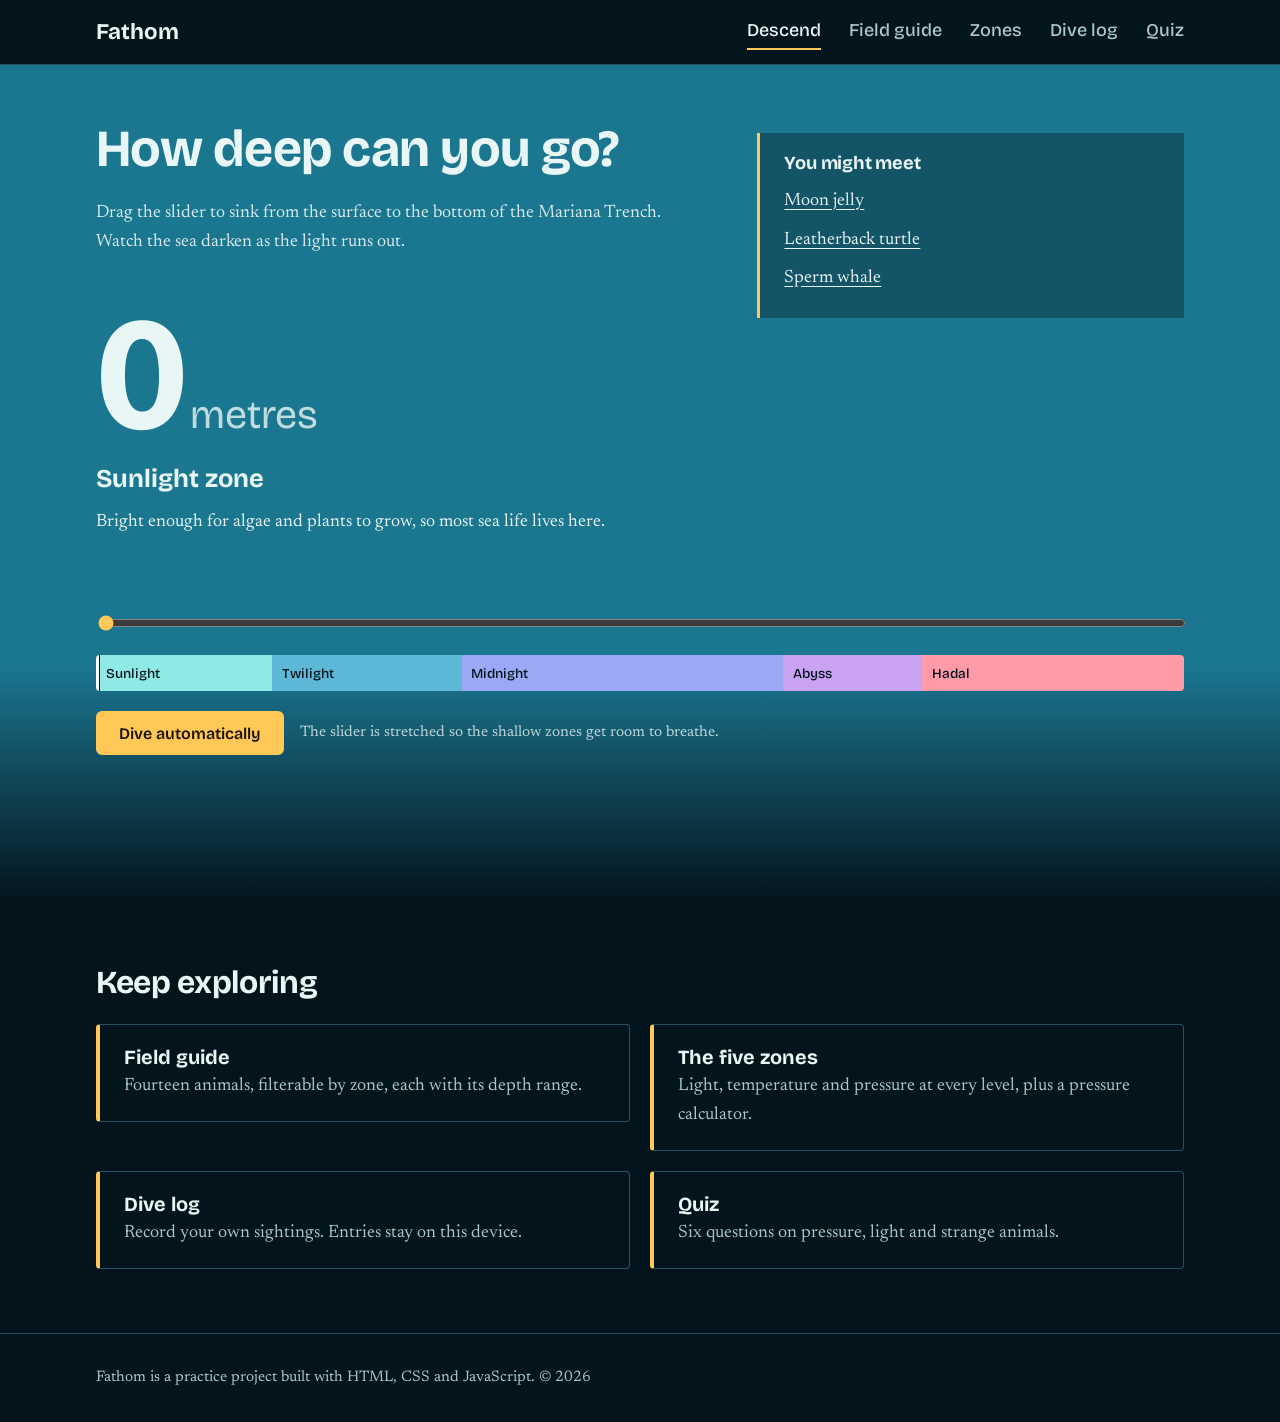
==== index.html @ 5344130f "first commit" ====
<!DOCTYPE html>
<html lang="en">
<head>
  <meta charset="utf-8">
  <meta name="viewport" content="width=device-width, initial-scale=1">
  <title>Fathom: how deep can you go?</title>
  <meta name="description" content="Sink from the surface to the bottom of the ocean and see what lives at each depth.">
  <link rel="preconnect" href="https://fonts.googleapis.com">
  <link rel="preconnect" href="https://fonts.gstatic.com" crossorigin>
  <link href="https://fonts.googleapis.com/css2?family=Bricolage+Grotesque:opsz,wght@12..96,500;12..96,700&family=Newsreader:ital,opsz,wght@0,6..72,400;0,6..72,600;1,6..72,400&display=swap" rel="stylesheet">
  <link rel="stylesheet" href="css/style.css">
</head>
<body>
  <a class="skip-link" href="#main">Skip to content</a>
  <header class="site-header">
    <div class="wrap">
      <a class="brand" href="index.html">Fathom</a>
      <button class="nav-toggle" type="button" aria-expanded="false" aria-controls="nav-links">Menu</button>
      <nav aria-label="Main">
        <ul class="nav-links" id="nav-links">
          <li><a href="index.html">Descend</a></li>
          <li><a href="creatures.html">Field guide</a></li>
          <li><a href="zones.html">Zones</a></li>
          <li><a href="log.html">Dive log</a></li>
          <li><a href="quiz.html">Quiz</a></li>
        </ul>
      </nav>
    </div>
  </header>

  <main id="main">
    <section class="hero" id="hero">
      <div class="wrap hero-grid">
        <h1 class="hero-title">How deep can you go?</h1>
        <p class="hero-lead">Drag the slider to sink from the surface to the bottom of the Mariana Trench. Watch the sea darken as the light runs out.</p>
        <div class="readout"><span class="depth-value" id="depth-value">0</span><span class="depth-unit">metres</span></div>
        <p class="zone-name" id="zone-name">Sunlight zone</p>
        <p class="zone-note" id="zone-note"></p>
        <aside class="meet" aria-label="Animals at this depth">
          <h2>You might meet</h2>
          <ul id="meet-list"></ul>
        </aside>
        <div class="slider-block">
          <label for="depth-slider" class="sr-only">Depth</label>
          <input type="range" id="depth-slider" min="0" max="1000" value="0" step="1">
          <div class="zone-strip" id="zone-strip" aria-hidden="true"></div>
          <div class="slider-actions">
            <button class="btn" id="dive-btn" type="button">Dive automatically</button>
            <span class="hint" style="color:var(--foam);opacity:.8">The slider is stretched so the shallow zones get room to breathe.</span>
          </div>
        </div>
      </div>
    </section>

    <section class="wrap section">
      <h2>Keep exploring</h2>
      <ul class="route-list">
        <li><a href="creatures.html"><strong>Field guide</strong><span>Fourteen animals, filterable by zone, each with its depth range.</span></a></li>
        <li><a href="zones.html"><strong>The five zones</strong><span>Light, temperature and pressure at every level, plus a pressure calculator.</span></a></li>
        <li><a href="log.html"><strong>Dive log</strong><span>Record your own sightings. Entries stay on this device.</span></a></li>
        <li><a href="quiz.html"><strong>Quiz</strong><span>Six questions on pressure, light and strange animals.</span></a></li>
      </ul>
    </section>
  </main>
  <footer class="site-footer">
    <div class="wrap"><p>Fathom is a practice project built with HTML, CSS and JavaScript. &copy; <span id="year">2026</span></p></div>
  </footer>
  <script src="js/data.js"></script>
  <script src="js/main.js"></script>
  <script src="js/home.js"></script>
</body>
</html>
---- css/style.css ----
/* ==========================================================
   FATHOM - shared stylesheet
   Lesson hooks: variables, box model, flexbox, grid, selectors,
   pseudo-classes, transitions, media queries
   ========================================================== */

:root {
  --abyss: #04141c;
  --deep: #0a2733;
  --mid: #12404f;
  --line: #24505f;
  --foam: #e8f6f6;
  --mist: #a9c7cc;
  --glow: #ffc857;
  --alert: #ff9a8a;
  --sea: #1b7690; /* changed live by js/home.js */
  --font-display: "Bricolage Grotesque", "Trebuchet MS", system-ui, sans-serif;
  --font-body: "Newsreader", Georgia, serif;
  --wrap: 68rem;
}

*, *::before, *::after { box-sizing: border-box; }
html { scroll-behavior: smooth; }

body {
  margin: 0;
  background: var(--abyss);
  color: var(--foam);
  font-family: var(--font-body);
  font-size: 1.125rem;
  line-height: 1.6;
}

h1, h2, h3 {
  font-family: var(--font-display);
  line-height: 1.1;
  margin: 0 0 0.5em;
  font-weight: 700;
  letter-spacing: -0.01em;
}
h1 { font-size: clamp(2rem, 5vw, 3.25rem); }
h2 { font-size: clamp(1.5rem, 3vw, 2rem); }
h3 { font-size: 1.25rem; }
p { margin: 0 0 1em; max-width: 62ch; }
a { color: var(--glow); text-underline-offset: 0.2em; }
a:hover { color: #fff; }

:focus-visible { outline: 3px solid var(--glow); outline-offset: 3px; }

.wrap { width: min(100% - 2.5rem, var(--wrap)); margin-inline: auto; }
.section { padding-block: 4rem; }
.sr-only {
  position: absolute; width: 1px; height: 1px; overflow: hidden;
  clip: rect(0 0 0 0); white-space: nowrap;
}
.skip-link {
  position: absolute; left: 1rem; top: -4rem; background: var(--glow);
  color: #1c1300; padding: 0.5rem 1rem; z-index: 20; border-radius: 4px;
}
.skip-link:focus { top: 1rem; }

/* ---------- Header / navigation ---------- */
.site-header { background: var(--abyss); border-bottom: 1px solid var(--line); position: sticky; top: 0; z-index: 10; }
.site-header .wrap { display: flex; align-items: center; justify-content: space-between; min-height: 4rem; }
.brand { font-family: var(--font-display); font-weight: 700; font-size: 1.4rem; color: var(--foam); text-decoration: none; }
.nav-links { display: flex; gap: 1.75rem; list-style: none; margin: 0; padding: 0; }
.nav-links a { color: var(--mist); text-decoration: none; font-family: var(--font-display); font-weight: 500; padding-block: 0.4rem; border-bottom: 2px solid transparent; }
.nav-links a:hover { color: var(--foam); }
.nav-links a[aria-current="page"] { color: var(--foam); border-bottom-color: var(--glow); }
.nav-toggle { display: none; background: none; border: 1px solid var(--line); color: var(--foam); padding: 0.45rem 0.9rem; border-radius: 6px; font: 500 1rem var(--font-display); cursor: pointer; }

/* ---------- Buttons & form controls ---------- */
.btn {
  display: inline-block; background: var(--glow); color: #1c1300; border: 2px solid var(--glow);
  padding: 0.65rem 1.3rem; border-radius: 6px; font: 600 1rem var(--font-display); cursor: pointer;
  text-decoration: none; transition: background 0.15s, color 0.15s;
}
.btn:hover { background: #fff; border-color: #fff; color: #1c1300; }
.btn-ghost { background: transparent; color: var(--foam); border-color: var(--line); }
.btn-ghost:hover { background: var(--mid); border-color: var(--mid); color: var(--foam); }

label { display: block; font-family: var(--font-display); font-weight: 500; margin-bottom: 0.35rem; }
input, select, textarea {
  width: 100%; background: var(--deep); color: var(--foam); border: 1px solid var(--line);
  border-radius: 6px; padding: 0.65rem 0.8rem; font: inherit;
}
textarea { min-height: 6rem; resize: vertical; }
.field { margin-bottom: 1.25rem; }
.field-error { color: var(--alert); font-size: 0.95rem; margin: 0.35rem 0 0; min-height: 1.4em; }
.hint { color: var(--mist); font-size: 0.95rem; }

/* ---------- Home: the depth instrument ---------- */
.hero {
  background: linear-gradient(var(--sea) 0%, var(--sea) 72%, var(--abyss) 100%);
  padding-block: 3.5rem 5rem;
  min-height: calc(100vh - 4rem);
  transition: background-color 0.1s;
}
.hero-grid {
  display: grid; gap: 0.5rem 4rem;
  grid-template-columns: 1.4fr 1fr;
  grid-template-areas: "title meet" "lead meet" "readout meet" "zone meet" "note meet" "slider slider";
  align-items: start;
}
.hero-title { grid-area: title; margin-bottom: 0.25em; }
.hero-lead { grid-area: lead; color: var(--foam); opacity: 0.92; }
.readout { grid-area: readout; display: flex; align-items: baseline; gap: 0.5rem; margin-top: 1rem; }
.depth-value {
  font-family: var(--font-display); font-weight: 700; font-variant-numeric: tabular-nums;
  font-size: clamp(5rem, 15vw, 10rem); line-height: 0.95; letter-spacing: -0.04em;
}
.depth-unit { font-family: var(--font-display); font-size: clamp(1.5rem, 4vw, 2.5rem); opacity: 0.8; }
.zone-name { grid-area: zone; font-family: var(--font-display); font-size: 1.6rem; font-weight: 700; margin: 0; }
.zone-note { grid-area: note; }
.meet { grid-area: meet; background: rgb(4 20 28 / 0.35); border-left: 3px solid var(--glow); padding: 1.25rem 1.5rem; margin-top: 0.75rem; }
.meet h2 { font-size: 1.15rem; }
.meet ul { list-style: none; margin: 0; padding: 0; }
.meet li { padding: 0.3rem 0; }
.meet a { color: var(--foam); }
.meet-empty { color: var(--foam); opacity: 0.85; margin: 0; }
.slider-block { grid-area: slider; margin-top: 2.5rem; }

input[type="range"] { padding: 0; height: 2.25rem; background: transparent; border: 0; accent-color: var(--glow); cursor: grab; }
input[type="range"]:active { cursor: grabbing; }
.zone-strip { position: relative; display: flex; height: 2.25rem; margin-top: 0.25rem; border-radius: 4px; overflow: hidden; }
.zone-strip span {
  display: flex; align-items: center; padding-inline: 0.6rem; font: 500 0.85rem var(--font-display);
  color: #04141c; white-space: nowrap; overflow: hidden;
}
.strip-marker { position: absolute; top: 0; bottom: 0; width: 3px; background: #fff; box-shadow: 0 0 0 1px #04141c; }
.slider-actions { margin-top: 1.25rem; display: flex; gap: 1rem; align-items: center; flex-wrap: wrap; }

.route-list { list-style: none; margin: 1.5rem 0 0; padding: 0; display: grid; grid-template-columns: repeat(2, 1fr); gap: 1.25rem; }
.route-list a { display: block; padding: 1.25rem 1.5rem; border: 1px solid var(--line); border-left: 4px solid var(--glow); border-radius: 4px; color: var(--foam); text-decoration: none; transition: background 0.15s; }
.route-list a:hover { background: var(--deep); }
.route-list strong { display: block; font: 700 1.25rem var(--font-display); margin-bottom: 0.2rem; }
.route-list span { color: var(--mist); }

/* ---------- Page headings ---------- */
.page-head { padding-block: 3.5rem 2rem; border-bottom: 1px solid var(--line); }
.page-head p { color: var(--mist); font-size: 1.25rem; margin-bottom: 0; }

/* ---------- Field guide ---------- */
.toolbar { display: flex; flex-wrap: wrap; gap: 1rem 2rem; align-items: end; margin-block: 2rem 1rem; }
.toolbar .search { flex: 1 1 16rem; max-width: 24rem; margin: 0; }
.chips { display: flex; flex-wrap: wrap; gap: 0.5rem; }
.chip {
  background: transparent; color: var(--foam); border: 1px solid var(--line); border-radius: 999px;
  padding: 0.4rem 1rem; font: 500 0.95rem var(--font-display); cursor: pointer; transition: background 0.15s;
}
.chip:hover { background: var(--deep); }
.chip[aria-pressed="true"] { background: var(--foam); color: var(--abyss); border-color: var(--foam); }
.count { color: var(--mist); margin-bottom: 1.5rem; }

.creature-grid { display: grid; grid-template-columns: repeat(auto-fill, minmax(17rem, 1fr)); gap: 1.25rem; }
.creature {
  background: var(--deep); border-left: 4px solid var(--zone, var(--glow)); border-radius: 4px;
  padding: 1.25rem 1.25rem 1.1rem; display: flex; flex-direction: column;
}
.creature h3 { margin-bottom: 0.1em; }
.latin { font-style: italic; color: var(--mist); margin-bottom: 0.9rem; }
.depth-bar { position: relative; height: 0.6rem; background: var(--abyss); border-radius: 999px; margin-bottom: 0.4rem; }
.depth-bar i { position: absolute; top: 0; bottom: 0; background: var(--zone, var(--glow)); border-radius: 999px; min-width: 0.6rem; }
.depth-text { font-size: 0.95rem; color: var(--mist); margin-bottom: 1rem; }
.creature .btn { margin-top: auto; align-self: flex-start; padding: 0.4rem 1rem; font-size: 0.95rem; }
.empty { padding: 2rem; border: 1px dashed var(--line); border-radius: 6px; }

dialog { background: var(--deep); color: var(--foam); border: 1px solid var(--line); border-radius: 10px; width: min(34rem, 92vw); padding: 1.75rem; }
dialog::backdrop { background: rgb(0 0 0 / 0.65); }
dialog dl { display: grid; grid-template-columns: auto 1fr; gap: 0.4rem 1.25rem; margin: 1.25rem 0; }
dialog dt { color: var(--mist); }
dialog dd { margin: 0; }

/* ---------- Zones page ---------- */
.table-wrap { overflow-x: auto; margin-block: 1.5rem 3rem; border: 1px solid var(--line); border-radius: 6px; }
table { border-collapse: collapse; width: 100%; min-width: 40rem; }
caption { text-align: left; padding: 1rem 1rem 0.5rem; color: var(--mist); }
th, td { text-align: left; padding: 0.85rem 1rem; border-top: 1px solid var(--line); vertical-align: top; }
thead th { font-family: var(--font-display); background: var(--deep); border-top: 0; }
tbody th { font-family: var(--font-display); font-weight: 700; }
tbody tr:hover { background: rgb(18 64 79 / 0.45); }
.swatch { display: inline-block; width: 0.8rem; height: 0.8rem; border-radius: 50%; margin-right: 0.5rem; background: var(--zone); }

.two-col { display: grid; grid-template-columns: 1fr 1fr; gap: 3rem; align-items: start; }
.calc { background: var(--deep); padding: 1.5rem; border-radius: 6px; }
.calc output { display: block; font: 700 1.5rem var(--font-display); margin-top: 0.5rem; min-height: 2.2em; }
details { border-bottom: 1px solid var(--line); padding-block: 0.9rem; }
summary { cursor: pointer; font: 600 1.1rem var(--font-display); }
details p { margin: 0.6rem 0 0; color: var(--mist); }

/* ---------- Dive log ---------- */
.log-layout { display: grid; grid-template-columns: 22rem 1fr; gap: 3rem; align-items: start; }
.stats { display: flex; gap: 2.5rem; margin-bottom: 1.5rem; flex-wrap: wrap; }
.stat strong { display: block; font: 700 2.25rem var(--font-display); font-variant-numeric: tabular-nums; }
.stat span { color: var(--mist); }
.btn-small { padding: 0.25rem 0.7rem; font-size: 0.9rem; }
.form-note { margin-top: 1rem; min-height: 1.5em; color: var(--glow); }

/* ---------- Quiz ---------- */
.quiz { max-width: 40rem; }
.progress { height: 0.4rem; background: var(--deep); border-radius: 999px; overflow: hidden; margin-bottom: 0.5rem; }
.progress i { display: block; height: 100%; background: var(--glow); width: 0; transition: width 0.3s; }
.question { font: 700 1.6rem/1.25 var(--font-display); margin: 1.5rem 0; }
.options { display: grid; gap: 0.75rem; }
.option {
  text-align: left; background: var(--deep); color: var(--foam); border: 2px solid var(--line);
  border-radius: 6px; padding: 0.9rem 1.1rem; font: inherit; cursor: pointer; transition: border-color 0.15s;
}
.option:hover:not(:disabled) { border-color: var(--mist); }
.option:disabled { cursor: default; }
.option.correct { border-color: #7be3a6; }
.option.wrong { border-color: var(--alert); }
.feedback { margin-top: 1.25rem; min-height: 3.2em; }
.result-score { font: 700 clamp(3rem, 10vw, 6rem)/1 var(--font-display); margin: 0.5rem 0; }

/* ---------- Footer ---------- */
.site-footer { border-top: 1px solid var(--line); padding-block: 2rem; color: var(--mist); font-size: 0.95rem; }
.site-footer p { margin: 0; }

/* ---------- Responsive ---------- */
@media (max-width: 52rem) {
  .hero-grid { grid-template-columns: 1fr; grid-template-areas: "title" "lead" "readout" "zone" "note" "slider" "meet"; }
  .two-col, .log-layout { grid-template-columns: 1fr; gap: 2rem; }
  .route-list { grid-template-columns: 1fr; }
}
@media (max-width: 44rem) {
  .nav-toggle { display: block; }
  .nav-links { display: none; position: absolute; top: 4rem; left: 0; right: 0; background: var(--abyss); flex-direction: column; gap: 0; padding: 0.5rem 1.25rem 1rem; border-bottom: 1px solid var(--line); }
  .nav-links.open { display: flex; }
  .nav-links a { display: block; padding-block: 0.75rem; }
}
@media (max-width: 40rem) {
  .zone-strip span { font-size: 0; padding: 0; }
}
@media (prefers-reduced-motion: reduce) {
  html { scroll-behavior: auto; }
  * { transition: none !important; }
}
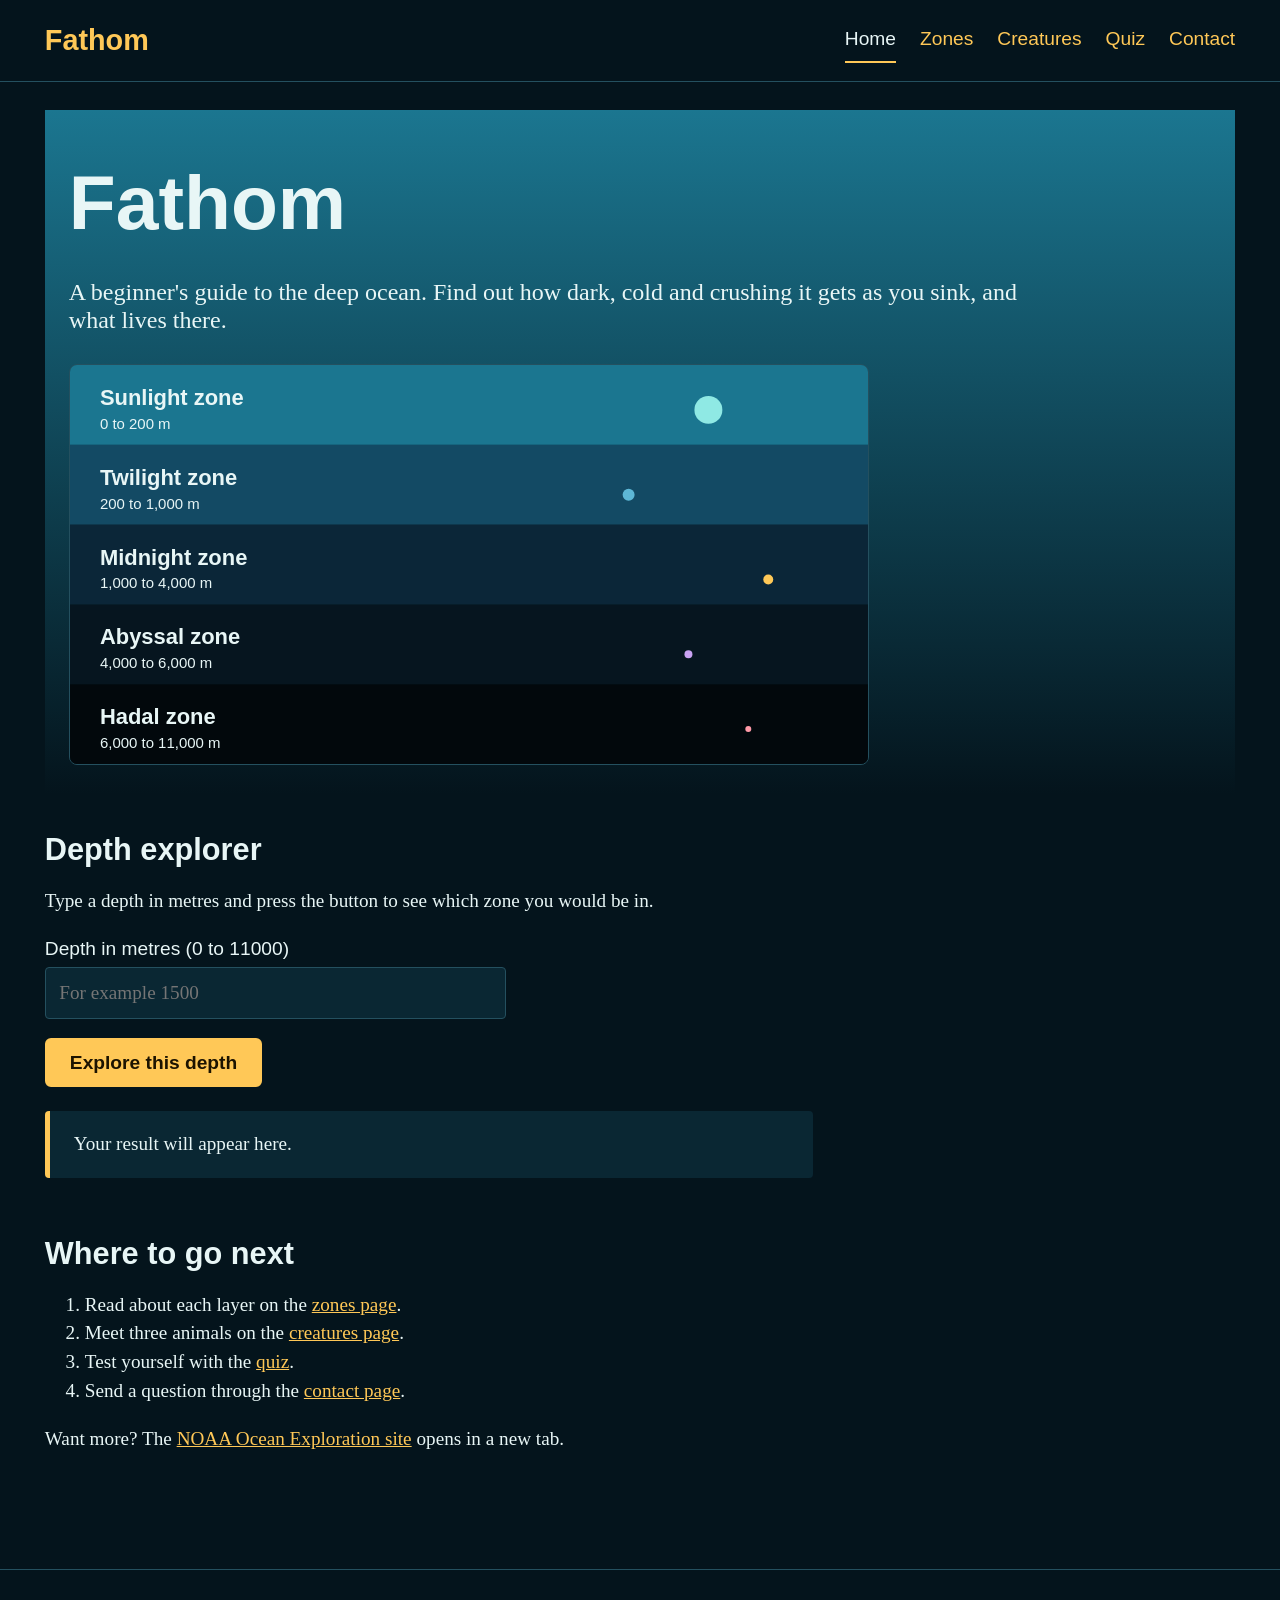
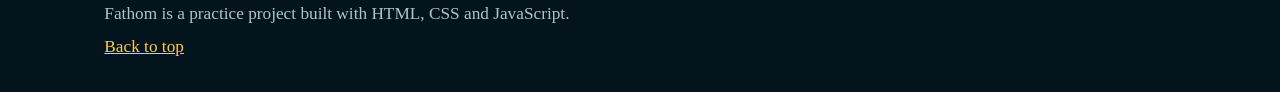
==== commit 775d79ff: "second commit This is category specific" ====
--- a/index.html
+++ b/index.html
@@ -3,70 +3,65 @@
 <head>
   <meta charset="utf-8">
   <meta name="viewport" content="width=device-width, initial-scale=1">
-  <title>Fathom: how deep can you go?</title>
-  <meta name="description" content="Sink from the surface to the bottom of the ocean and see what lives at each depth.">
-  <link rel="preconnect" href="https://fonts.googleapis.com">
-  <link rel="preconnect" href="https://fonts.gstatic.com" crossorigin>
-  <link href="https://fonts.googleapis.com/css2?family=Bricolage+Grotesque:opsz,wght@12..96,500;12..96,700&family=Newsreader:ital,opsz,wght@0,6..72,400;0,6..72,600;1,6..72,400&display=swap" rel="stylesheet">
+  <meta name="author" content="Your Name">
+  <meta name="description" content="Explore the five zones of the ocean, from the sunlit surface to the deepest trenches.">
+  <title>Fathom | A beginner's guide to the deep ocean</title>
+  <link rel="icon" href="images/favicon.svg" type="image/svg+xml">
   <link rel="stylesheet" href="css/style.css">
 </head>
 <body>
-  <a class="skip-link" href="#main">Skip to content</a>
-  <header class="site-header">
+  <header>
     <div class="wrap">
-      <a class="brand" href="index.html">Fathom</a>
-      <button class="nav-toggle" type="button" aria-expanded="false" aria-controls="nav-links">Menu</button>
+      <a class="site-name" href="index.html">Fathom</a>
       <nav aria-label="Main">
-        <ul class="nav-links" id="nav-links">
-          <li><a href="index.html">Descend</a></li>
-          <li><a href="creatures.html">Field guide</a></li>
+        <ul>
+          <li><a href="index.html" aria-current="page">Home</a></li>
           <li><a href="zones.html">Zones</a></li>
-          <li><a href="log.html">Dive log</a></li>
+          <li><a href="creatures.html">Creatures</a></li>
           <li><a href="quiz.html">Quiz</a></li>
+          <li><a href="contact.html">Contact</a></li>
         </ul>
       </nav>
     </div>
   </header>
 
-  <main id="main">
-    <section class="hero" id="hero">
-      <div class="wrap hero-grid">
-        <h1 class="hero-title">How deep can you go?</h1>
-        <p class="hero-lead">Drag the slider to sink from the surface to the bottom of the Mariana Trench. Watch the sea darken as the light runs out.</p>
-        <div class="readout"><span class="depth-value" id="depth-value">0</span><span class="depth-unit">metres</span></div>
-        <p class="zone-name" id="zone-name">Sunlight zone</p>
-        <p class="zone-note" id="zone-note"></p>
-        <aside class="meet" aria-label="Animals at this depth">
-          <h2>You might meet</h2>
-          <ul id="meet-list"></ul>
-        </aside>
-        <div class="slider-block">
-          <label for="depth-slider" class="sr-only">Depth</label>
-          <input type="range" id="depth-slider" min="0" max="1000" value="0" step="1">
-          <div class="zone-strip" id="zone-strip" aria-hidden="true"></div>
-          <div class="slider-actions">
-            <button class="btn" id="dive-btn" type="button">Dive automatically</button>
-            <span class="hint" style="color:var(--foam);opacity:.8">The slider is stretched so the shallow zones get room to breathe.</span>
-          </div>
-        </div>
-      </div>
-    </section>
+  <main>
+    <div class="wrap">
+      <section class="hero" id="top">
+        <h1>Fathom</h1>
+        <p>A beginner's guide to the deep ocean. Find out how dark, cold and crushing it gets as you sink, and what lives there.</p>
+        <img src="images/ocean-layers.svg" width="800" height="400"
+             alt="The five ocean zones stacked from the sunlit surface down to the hadal trenches.">
+      </section>
 
-    <section class="wrap section">
-      <h2>Keep exploring</h2>
-      <ul class="route-list">
-        <li><a href="creatures.html"><strong>Field guide</strong><span>Fourteen animals, filterable by zone, each with its depth range.</span></a></li>
-        <li><a href="zones.html"><strong>The five zones</strong><span>Light, temperature and pressure at every level, plus a pressure calculator.</span></a></li>
-        <li><a href="log.html"><strong>Dive log</strong><span>Record your own sightings. Entries stay on this device.</span></a></li>
-        <li><a href="quiz.html"><strong>Quiz</strong><span>Six questions on pressure, light and strange animals.</span></a></li>
-      </ul>
-    </section>
+      <section id="explorer">
+        <h2>Depth explorer</h2>
+        <p>Type a depth in metres and press the button to see which zone you would be in.</p>
+        <label for="depth">Depth in metres (0 to 11000)</label>
+        <input type="number" id="depth" min="0" max="11000" placeholder="For example 1500">
+        <button type="button" onclick="exploreDepth()">Explore this depth</button>
+        <div id="result" class="result" role="status">Your result will appear here.</div>
+      </section>
+
+      <section>
+        <h2>Where to go next</h2>
+        <ol>
+          <li>Read about each layer on the <a href="zones.html">zones page</a>.</li>
+          <li>Meet three animals on the <a href="creatures.html">creatures page</a>.</li>
+          <li>Test yourself with the <a href="quiz.html">quiz</a>.</li>
+          <li>Send a question through the <a href="contact.html">contact page</a>.</li>
+        </ol>
+        <p>Want more? The <a href="https://oceanexplorer.noaa.gov" target="_blank" rel="noopener">NOAA Ocean Exploration site</a> opens in a new tab.</p>
+      </section>
+    </div>
   </main>
-  <footer class="site-footer">
-    <div class="wrap"><p>Fathom is a practice project built with HTML, CSS and JavaScript. &copy; <span id="year">2026</span></p></div>
+
+  <footer>
+    <div class="wrap">
+      <p>Fathom is a practice project built with HTML, CSS and JavaScript.</p>
+      <p><a href="#top">Back to top</a></p>
+    </div>
   </footer>
-  <script src="js/data.js"></script>
-  <script src="js/main.js"></script>
-  <script src="js/home.js"></script>
+  <script src="js/explorer.js"></script>
 </body>
 </html>
--- a/css/style.css
+++ b/css/style.css
@@ -1,238 +1,394 @@
-/* ==========================================================
-   FATHOM - shared stylesheet
-   Lesson hooks: variables, box model, flexbox, grid, selectors,
-   pseudo-classes, transitions, media queries
-   ========================================================== */
-
-:root {
-  --abyss: #04141c;
-  --deep: #0a2733;
-  --mid: #12404f;
-  --line: #24505f;
-  --foam: #e8f6f6;
-  --mist: #a9c7cc;
-  --glow: #ffc857;
-  --alert: #ff9a8a;
-  --sea: #1b7690; /* changed live by js/home.js */
-  --font-display: "Bricolage Grotesque", "Trebuchet MS", system-ui, sans-serif;
-  --font-body: "Newsreader", Georgia, serif;
-  --wrap: 68rem;
-}
-
-*, *::before, *::after { box-sizing: border-box; }
-html { scroll-behavior: smooth; }
+/*
+   FATHOM - one external stylesheet shared by every page
+   (Lesson 6: external stylesheets, comments, whitespace)
+   Colours used:
+     page background   #04141c      text      #e8f6f6
+     panel             #0a2733      border    #24505f
+     link / accent     #ffc857      muted     #a9c7cc
+    */
+
+
+/*  Basic element styling (Lesson 6: type selectors) */
+* {
+  box-sizing: border-box;   
+}
 
 body {
+  font: 1.1em/150% Georgia, "Times New Roman", serif; 
+  background-color: #04141c;
+  color: #e8f6f6;
   margin: 0;
-  background: var(--abyss);
-  color: var(--foam);
-  font-family: var(--font-body);
-  font-size: 1.125rem;
-  line-height: 1.6;
-}
-
-h1, h2, h3 {
-  font-family: var(--font-display);
-  line-height: 1.1;
-  margin: 0 0 0.5em;
-  font-weight: 700;
-  letter-spacing: -0.01em;
-}
-h1 { font-size: clamp(2rem, 5vw, 3.25rem); }
-h2 { font-size: clamp(1.5rem, 3vw, 2rem); }
-h3 { font-size: 1.25rem; }
-p { margin: 0 0 1em; max-width: 62ch; }
-a { color: var(--glow); text-underline-offset: 0.2em; }
-a:hover { color: #fff; }
-
-:focus-visible { outline: 3px solid var(--glow); outline-offset: 3px; }
-
-.wrap { width: min(100% - 2.5rem, var(--wrap)); margin-inline: auto; }
-.section { padding-block: 4rem; }
-.sr-only {
-  position: absolute; width: 1px; height: 1px; overflow: hidden;
-  clip: rect(0 0 0 0); white-space: nowrap;
-}
-.skip-link {
-  position: absolute; left: 1rem; top: -4rem; background: var(--glow);
-  color: #1c1300; padding: 0.5rem 1rem; z-index: 20; border-radius: 4px;
-}
-.skip-link:focus { top: 1rem; }
-
-/* ---------- Header / navigation ---------- */
-.site-header { background: var(--abyss); border-bottom: 1px solid var(--line); position: sticky; top: 0; z-index: 10; }
-.site-header .wrap { display: flex; align-items: center; justify-content: space-between; min-height: 4rem; }
-.brand { font-family: var(--font-display); font-weight: 700; font-size: 1.4rem; color: var(--foam); text-decoration: none; }
-.nav-links { display: flex; gap: 1.75rem; list-style: none; margin: 0; padding: 0; }
-.nav-links a { color: var(--mist); text-decoration: none; font-family: var(--font-display); font-weight: 500; padding-block: 0.4rem; border-bottom: 2px solid transparent; }
-.nav-links a:hover { color: var(--foam); }
-.nav-links a[aria-current="page"] { color: var(--foam); border-bottom-color: var(--glow); }
-.nav-toggle { display: none; background: none; border: 1px solid var(--line); color: var(--foam); padding: 0.45rem 0.9rem; border-radius: 6px; font: 500 1rem var(--font-display); cursor: pointer; }
-
-/* ---------- Buttons & form controls ---------- */
-.btn {
-  display: inline-block; background: var(--glow); color: #1c1300; border: 2px solid var(--glow);
-  padding: 0.65rem 1.3rem; border-radius: 6px; font: 600 1rem var(--font-display); cursor: pointer;
-  text-decoration: none; transition: background 0.15s, color 0.15s;
-}
-.btn:hover { background: #fff; border-color: #fff; color: #1c1300; }
-.btn-ghost { background: transparent; color: var(--foam); border-color: var(--line); }
-.btn-ghost:hover { background: var(--mid); border-color: var(--mid); color: var(--foam); }
-
-label { display: block; font-family: var(--font-display); font-weight: 500; margin-bottom: 0.35rem; }
-input, select, textarea {
-  width: 100%; background: var(--deep); color: var(--foam); border: 1px solid var(--line);
-  border-radius: 6px; padding: 0.65rem 0.8rem; font: inherit;
-}
-textarea { min-height: 6rem; resize: vertical; }
-.field { margin-bottom: 1.25rem; }
-.field-error { color: var(--alert); font-size: 0.95rem; margin: 0.35rem 0 0; min-height: 1.4em; }
-.hint { color: var(--mist); font-size: 0.95rem; }
-
-/* ---------- Home: the depth instrument ---------- */
+}
+
+h1,
+h2,
+h3 {                         /* Lesson 6: selector list */
+  font-family: "Trebuchet MS", Verdana, sans-serif;
+  line-height: 1.15;
+}
+
+h1 { font-size: 2.2em; margin: 0 0 0.4em; }
+h2 { font-size: 1.6em; margin: 0 0 0.5em; }
+h3 { font-size: 1.2em; margin: 0 0 0.4em; }
+
+p { max-width: 40em; }
+
+img {
+  max-width: 100%;           /* Lesson 4 + 7: images shrink on small screens */
+  height: auto;
+}
+
+
+/* ---------- Links and their states (Lesson 6: pseudo-classes) ---------- */
+a:link {
+  color: #ffc857;
+}
+
+a:visited {
+  color: #e0a8ff;
+}
+
+a:hover {
+  color: #ffffff;
+  text-decoration: none;
+}
+
+a:focus {
+  outline: 3px solid #ffc857;   /* keyboard users need to see where they are */
+  outline-offset: 3px;
+}
+
+
+/* ---------- Page layout (Lesson 7: box model) ---------- */
+.wrap {
+  max-width: calc(100% - 2em);   /* Lesson 6: calc() */
+  width: 62em;
+  margin: 0 auto;                /* centres the block */
+}
+
+main {
+  padding: 1.5em 0 3em;
+  min-height: calc(100vh - 11em);   /* Lesson 7: viewport units */
+}
+
+section {
+  margin-bottom: 3em;
+}
+
+
+/* ---------- Header and navigation (Lesson 7: flexbox) ---------- */
+header {
+  background-color: #04141c;
+  border-bottom: 1px solid #24505f;
+}
+
+header .wrap {                   /* Lesson 6: descendant combinator */
+  display: flex;
+  flex-wrap: wrap;
+  justify-content: space-between;
+  align-items: center;
+  padding: 0.6em 0;
+}
+
+.site-name {
+  font: bold 1.5em "Trebuchet MS", Verdana, sans-serif;
+  text-decoration: none;
+}
+
+nav ul {
+  display: flex;
+  flex-wrap: wrap;
+  gap: 0.25em 1.25em;
+  list-style: none;
+  margin: 0;
+  padding: 0;
+}
+
+nav a {
+  display: inline-block;           /* Lesson 7: inline-block */
+  padding: 0.4em 0;
+  border-bottom: 2px solid transparent;
+  font-family: "Trebuchet MS", Verdana, sans-serif;
+  text-decoration: none;
+}
+
+nav a:hover {
+  border-bottom-color: #ffc857;
+}
+
+nav a[aria-current="page"] {
+  color: #e8f6f6;
+  border-bottom-color: #ffc857;
+}
+
+
+/* ---------- Home page hero ---------- */
 .hero {
-  background: linear-gradient(var(--sea) 0%, var(--sea) 72%, var(--abyss) 100%);
-  padding-block: 3.5rem 5rem;
-  min-height: calc(100vh - 4rem);
-  transition: background-color 0.1s;
-}
-.hero-grid {
-  display: grid; gap: 0.5rem 4rem;
-  grid-template-columns: 1.4fr 1fr;
-  grid-template-areas: "title meet" "lead meet" "readout meet" "zone meet" "note meet" "slider slider";
-  align-items: start;
-}
-.hero-title { grid-area: title; margin-bottom: 0.25em; }
-.hero-lead { grid-area: lead; color: var(--foam); opacity: 0.92; }
-.readout { grid-area: readout; display: flex; align-items: baseline; gap: 0.5rem; margin-top: 1rem; }
-.depth-value {
-  font-family: var(--font-display); font-weight: 700; font-variant-numeric: tabular-nums;
-  font-size: clamp(5rem, 15vw, 10rem); line-height: 0.95; letter-spacing: -0.04em;
-}
-.depth-unit { font-family: var(--font-display); font-size: clamp(1.5rem, 4vw, 2.5rem); opacity: 0.8; }
-.zone-name { grid-area: zone; font-family: var(--font-display); font-size: 1.6rem; font-weight: 700; margin: 0; }
-.zone-note { grid-area: note; }
-.meet { grid-area: meet; background: rgb(4 20 28 / 0.35); border-left: 3px solid var(--glow); padding: 1.25rem 1.5rem; margin-top: 0.75rem; }
-.meet h2 { font-size: 1.15rem; }
-.meet ul { list-style: none; margin: 0; padding: 0; }
-.meet li { padding: 0.3rem 0; }
-.meet a { color: var(--foam); }
-.meet-empty { color: var(--foam); opacity: 0.85; margin: 0; }
-.slider-block { grid-area: slider; margin-top: 2.5rem; }
-
-input[type="range"] { padding: 0; height: 2.25rem; background: transparent; border: 0; accent-color: var(--glow); cursor: grab; }
-input[type="range"]:active { cursor: grabbing; }
-.zone-strip { position: relative; display: flex; height: 2.25rem; margin-top: 0.25rem; border-radius: 4px; overflow: hidden; }
-.zone-strip span {
-  display: flex; align-items: center; padding-inline: 0.6rem; font: 500 0.85rem var(--font-display);
-  color: #04141c; white-space: nowrap; overflow: hidden;
-}
-.strip-marker { position: absolute; top: 0; bottom: 0; width: 3px; background: #fff; box-shadow: 0 0 0 1px #04141c; }
-.slider-actions { margin-top: 1.25rem; display: flex; gap: 1rem; align-items: center; flex-wrap: wrap; }
-
-.route-list { list-style: none; margin: 1.5rem 0 0; padding: 0; display: grid; grid-template-columns: repeat(2, 1fr); gap: 1.25rem; }
-.route-list a { display: block; padding: 1.25rem 1.5rem; border: 1px solid var(--line); border-left: 4px solid var(--glow); border-radius: 4px; color: var(--foam); text-decoration: none; transition: background 0.15s; }
-.route-list a:hover { background: var(--deep); }
-.route-list strong { display: block; font: 700 1.25rem var(--font-display); margin-bottom: 0.2rem; }
-.route-list span { color: var(--mist); }
-
-/* ---------- Page headings ---------- */
-.page-head { padding-block: 3.5rem 2rem; border-bottom: 1px solid var(--line); }
-.page-head p { color: var(--mist); font-size: 1.25rem; margin-bottom: 0; }
-
-/* ---------- Field guide ---------- */
-.toolbar { display: flex; flex-wrap: wrap; gap: 1rem 2rem; align-items: end; margin-block: 2rem 1rem; }
-.toolbar .search { flex: 1 1 16rem; max-width: 24rem; margin: 0; }
-.chips { display: flex; flex-wrap: wrap; gap: 0.5rem; }
-.chip {
-  background: transparent; color: var(--foam); border: 1px solid var(--line); border-radius: 999px;
-  padding: 0.4rem 1rem; font: 500 0.95rem var(--font-display); cursor: pointer; transition: background 0.15s;
-}
-.chip:hover { background: var(--deep); }
-.chip[aria-pressed="true"] { background: var(--foam); color: var(--abyss); border-color: var(--foam); }
-.count { color: var(--mist); margin-bottom: 1.5rem; }
-
-.creature-grid { display: grid; grid-template-columns: repeat(auto-fill, minmax(17rem, 1fr)); gap: 1.25rem; }
-.creature {
-  background: var(--deep); border-left: 4px solid var(--zone, var(--glow)); border-radius: 4px;
-  padding: 1.25rem 1.25rem 1.1rem; display: flex; flex-direction: column;
-}
-.creature h3 { margin-bottom: 0.1em; }
-.latin { font-style: italic; color: var(--mist); margin-bottom: 0.9rem; }
-.depth-bar { position: relative; height: 0.6rem; background: var(--abyss); border-radius: 999px; margin-bottom: 0.4rem; }
-.depth-bar i { position: absolute; top: 0; bottom: 0; background: var(--zone, var(--glow)); border-radius: 999px; min-width: 0.6rem; }
-.depth-text { font-size: 0.95rem; color: var(--mist); margin-bottom: 1rem; }
-.creature .btn { margin-top: auto; align-self: flex-start; padding: 0.4rem 1rem; font-size: 0.95rem; }
-.empty { padding: 2rem; border: 1px dashed var(--line); border-radius: 6px; }
-
-dialog { background: var(--deep); color: var(--foam); border: 1px solid var(--line); border-radius: 10px; width: min(34rem, 92vw); padding: 1.75rem; }
-dialog::backdrop { background: rgb(0 0 0 / 0.65); }
-dialog dl { display: grid; grid-template-columns: auto 1fr; gap: 0.4rem 1.25rem; margin: 1.25rem 0; }
-dialog dt { color: var(--mist); }
-dialog dd { margin: 0; }
-
-/* ---------- Zones page ---------- */
-.table-wrap { overflow-x: auto; margin-block: 1.5rem 3rem; border: 1px solid var(--line); border-radius: 6px; }
-table { border-collapse: collapse; width: 100%; min-width: 40rem; }
-caption { text-align: left; padding: 1rem 1rem 0.5rem; color: var(--mist); }
-th, td { text-align: left; padding: 0.85rem 1rem; border-top: 1px solid var(--line); vertical-align: top; }
-thead th { font-family: var(--font-display); background: var(--deep); border-top: 0; }
-tbody th { font-family: var(--font-display); font-weight: 700; }
-tbody tr:hover { background: rgb(18 64 79 / 0.45); }
-.swatch { display: inline-block; width: 0.8rem; height: 0.8rem; border-radius: 50%; margin-right: 0.5rem; background: var(--zone); }
-
-.two-col { display: grid; grid-template-columns: 1fr 1fr; gap: 3rem; align-items: start; }
-.calc { background: var(--deep); padding: 1.5rem; border-radius: 6px; }
-.calc output { display: block; font: 700 1.5rem var(--font-display); margin-top: 0.5rem; min-height: 2.2em; }
-details { border-bottom: 1px solid var(--line); padding-block: 0.9rem; }
-summary { cursor: pointer; font: 600 1.1rem var(--font-display); }
-details p { margin: 0.6rem 0 0; color: var(--mist); }
-
-/* ---------- Dive log ---------- */
-.log-layout { display: grid; grid-template-columns: 22rem 1fr; gap: 3rem; align-items: start; }
-.stats { display: flex; gap: 2.5rem; margin-bottom: 1.5rem; flex-wrap: wrap; }
-.stat strong { display: block; font: 700 2.25rem var(--font-display); font-variant-numeric: tabular-nums; }
-.stat span { color: var(--mist); }
-.btn-small { padding: 0.25rem 0.7rem; font-size: 0.9rem; }
-.form-note { margin-top: 1rem; min-height: 1.5em; color: var(--glow); }
-
-/* ---------- Quiz ---------- */
-.quiz { max-width: 40rem; }
-.progress { height: 0.4rem; background: var(--deep); border-radius: 999px; overflow: hidden; margin-bottom: 0.5rem; }
-.progress i { display: block; height: 100%; background: var(--glow); width: 0; transition: width 0.3s; }
-.question { font: 700 1.6rem/1.25 var(--font-display); margin: 1.5rem 0; }
-.options { display: grid; gap: 0.75rem; }
-.option {
-  text-align: left; background: var(--deep); color: var(--foam); border: 2px solid var(--line);
-  border-radius: 6px; padding: 0.9rem 1.1rem; font: inherit; cursor: pointer; transition: border-color 0.15s;
-}
-.option:hover:not(:disabled) { border-color: var(--mist); }
-.option:disabled { cursor: default; }
-.option.correct { border-color: #7be3a6; }
-.option.wrong { border-color: var(--alert); }
-.feedback { margin-top: 1.25rem; min-height: 3.2em; }
-.result-score { font: 700 clamp(3rem, 10vw, 6rem)/1 var(--font-display); margin: 0.5rem 0; }
+  background: linear-gradient(#1b7690, #04141c);   /* Lesson 6: gradient functions */
+  padding: 2.5em 1.25em 1.5em;   /* Lesson 7: padding keeps text off the edge */
+  margin-bottom: 2em;
+}
+
+.hero h1 {
+  font-size: 3em;
+}
+
+h1 + p {                        /* Lesson 6: next-sibling combinator */
+  font-size: 1.25em;
+  color: #e8f6f6;
+}
+
+.hero img {
+  display: block;
+  margin-top: 1.5em;
+  border-radius: 8px;
+  border: 1px solid #24505f;
+}
+
+
+/* ---------- Cards (Lesson 7: margin, padding, border, flexbox) ---------- */
+.cards {
+  display: flex;
+  flex-wrap: wrap;
+  gap: 1.5em;
+}
+
+.card {
+  flex: 1 1 15em;                 /* grow, shrink, start at 15em wide */
+  background-color: #0a2733;
+  border: 1px solid #24505f;
+  border-left: 5px solid #ffc857;
+  border-radius: 6px;
+  padding: 1.25em;
+  transition: transform 0.2s;
+}
+
+.card:hover {
+  transform: translateY(-4px);     /* Lesson 6: transform functions */
+}
+
+.card figure {
+  margin: 0 0 1em;
+  text-align: center;
+}
+
+.card img {
+  height: 11em;
+  width: auto;
+}
+
+figcaption {
+  color: #a9c7cc;
+  font-size: 0.9em;
+}
+
+.tag {
+  display: inline-block;
+  background-color: #12404f;
+  padding: 0.1em 0.7em;
+  border-radius: 1em;
+  font-size: 0.85em;
+}
+
+dt {
+  color: #a9c7cc;
+  float: left;
+  clear: left;
+  width: 5em;
+}
+
+dd {
+  margin: 0 0 0.25em 5em;
+}
+
+.fact {
+  display: none;                   /* JavaScript switches this to block */
+  background-color: #12404f;
+  padding: 0.75em 1em;
+  border-radius: 4px;
+}
+
+
+/* ---------- Tables (Lesson 4 content, Lesson 6 selectors) ---------- */
+.table-wrap {
+  overflow-x: auto;
+}
+
+table {
+  border-collapse: collapse;
+  width: 100%;
+  min-width: 36em;
+}
+
+caption {
+  text-align: left;
+  color: #a9c7cc;
+  padding: 0.5em 0;
+}
+
+th,
+td {
+  border: 1px solid #24505f;
+  padding: 0.6em 0.8em;
+  text-align: left;
+}
+
+thead th {
+  background-color: #0a2733;
+  text-align: center;
+}
+
+tbody th {
+  font-family: "Trebuchet MS", Verdana, sans-serif;
+}
+
+tbody tr:nth-child(even) {         /* Lesson 6 + 4: striped rows */
+  background-color: #0a2733;
+}
+
+tbody tr:hover {
+  background-color: #12404f;
+}
+
+tfoot td {
+  color: #a9c7cc;
+  font-size: 0.9em;
+}
+
+
+/* ---------- Forms, buttons, results ---------- */
+form {
+  max-width: 34em;
+}
+
+fieldset {
+  border: 1px solid #24505f;
+  border-radius: 6px;
+  margin: 0 0 1em;
+  padding: 0.75em 1em 1em;
+}
+
+legend {
+  font-family: "Trebuchet MS", Verdana, sans-serif;
+  font-weight: bold;
+  padding: 0 0.4em;
+}
+
+label {
+  display: block;
+  margin: 0.8em 0 0.2em;
+  font-family: "Trebuchet MS", Verdana, sans-serif;
+}
+
+fieldset label {
+  display: block;
+  margin: 0.3em 0;
+  font-family: Georgia, serif;
+}
+
+input[type="number"],
+input[type="text"],
+input[type="email"],
+select,
+textarea {
+  display: block;
+  width: 100%;
+  max-width: 24em;
+  padding: 0.55em 0.7em;
+  background-color: #0a2733;
+  color: #e8f6f6;
+  border: 1px solid #24505f;
+  border-radius: 4px;
+  font: inherit;
+}
+
+textarea {
+  max-width: 100%;
+  min-height: 7em;
+}
+
+input:focus,
+select:focus,
+textarea:focus {
+  outline: 3px solid #ffc857;
+  outline-offset: 2px;
+}
+
+button {
+  margin-top: 1em;
+  background-color: #ffc857;
+  color: #1c1300;
+  border: 2px solid #ffc857;
+  border-radius: 6px;
+  padding: 0.6em 1.2em;
+  font: bold 1em "Trebuchet MS", Verdana, sans-serif;
+  cursor: pointer;
+}
+
+button:hover {
+  background-color: #ffffff;
+  border-color: #ffffff;
+}
+
+button:focus {
+  outline: 3px solid #ffffff;
+  outline-offset: 3px;
+}
+
+.result {
+  margin-top: 1.25em;
+  padding: 1em 1.25em;
+  border-left: 5px solid #ffc857;
+  border-radius: 4px;
+  background-color: #0a2733;
+  max-width: 40em;
+}
+
+.error {
+  border-left-color: #ff9a8a;
+}
+
+.success {
+  border-left-color: #7be3a6;
+}
+
 
 /* ---------- Footer ---------- */
-.site-footer { border-top: 1px solid var(--line); padding-block: 2rem; color: var(--mist); font-size: 0.95rem; }
-.site-footer p { margin: 0; }
-
-/* ---------- Responsive ---------- */
-@media (max-width: 52rem) {
-  .hero-grid { grid-template-columns: 1fr; grid-template-areas: "title" "lead" "readout" "zone" "note" "slider" "meet"; }
-  .two-col, .log-layout { grid-template-columns: 1fr; gap: 2rem; }
-  .route-list { grid-template-columns: 1fr; }
-}
-@media (max-width: 44rem) {
-  .nav-toggle { display: block; }
-  .nav-links { display: none; position: absolute; top: 4rem; left: 0; right: 0; background: var(--abyss); flex-direction: column; gap: 0; padding: 0.5rem 1.25rem 1rem; border-bottom: 1px solid var(--line); }
-  .nav-links.open { display: flex; }
-  .nav-links a { display: block; padding-block: 0.75rem; }
-}
-@media (max-width: 40rem) {
-  .zone-strip span { font-size: 0; padding: 0; }
-}
+footer {
+  border-top: 1px solid #24505f;
+  padding: 1.5em 0;
+  color: #a9c7cc;
+  font-size: 0.9em;
+}
+
+footer p {
+  margin: 0.25em 0;
+}
+
+
+/*
+   RESPONSIVE (Lesson 7: media queries, mobile first)
+   The rules above are for small screens. These add changes
+   as the window gets wider.
+   */
+@media (width >= 40em) {
+  header .wrap {
+    padding: 0.9em 0;
+  }
+}
+
+@media (width >= 60em) {
+  body {
+    font-size: 1.2em;             /* Lesson 7: responsive typography */
+  }
+
+  .hero h1 {
+    font-size: 4em;
+  }
+}
+
 @media (prefers-reduced-motion: reduce) {
-  html { scroll-behavior: auto; }
-  * { transition: none !important; }
-}
+  .card {
+    transition: none;
+  }
+}
